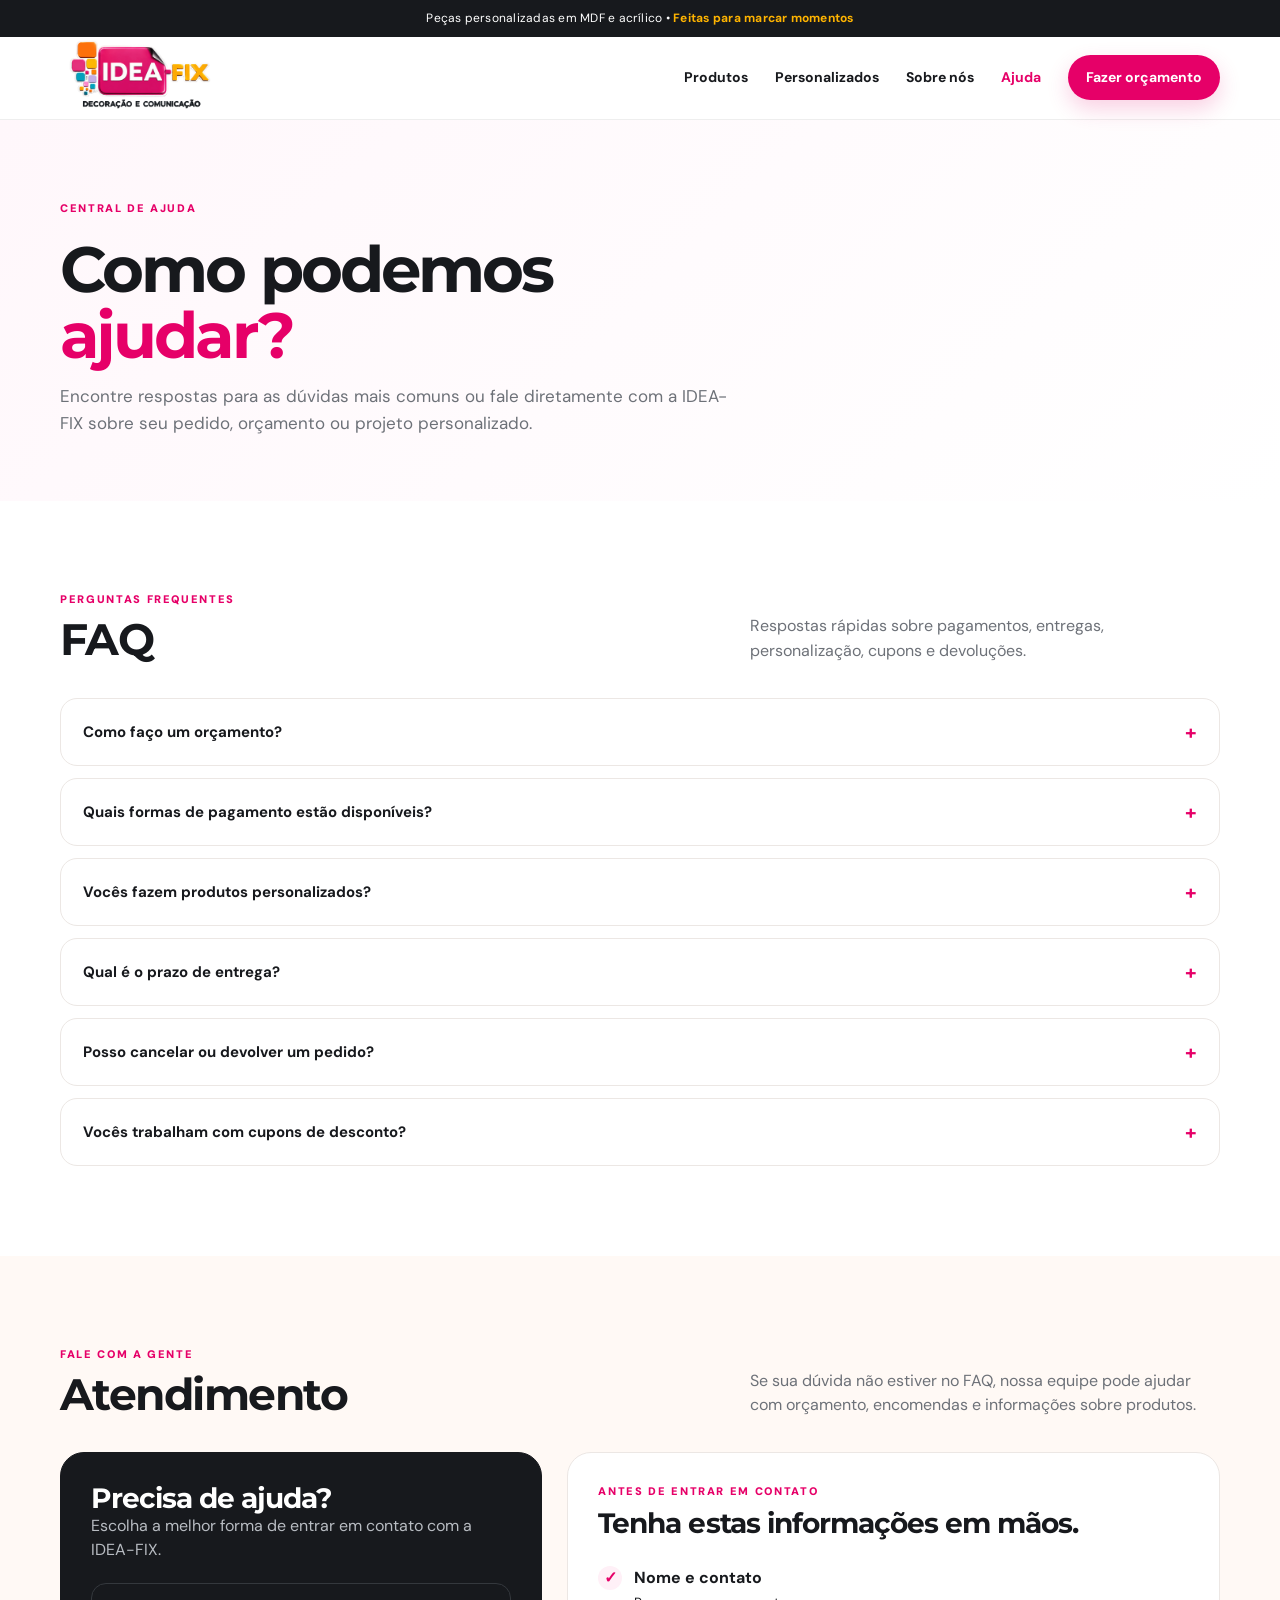
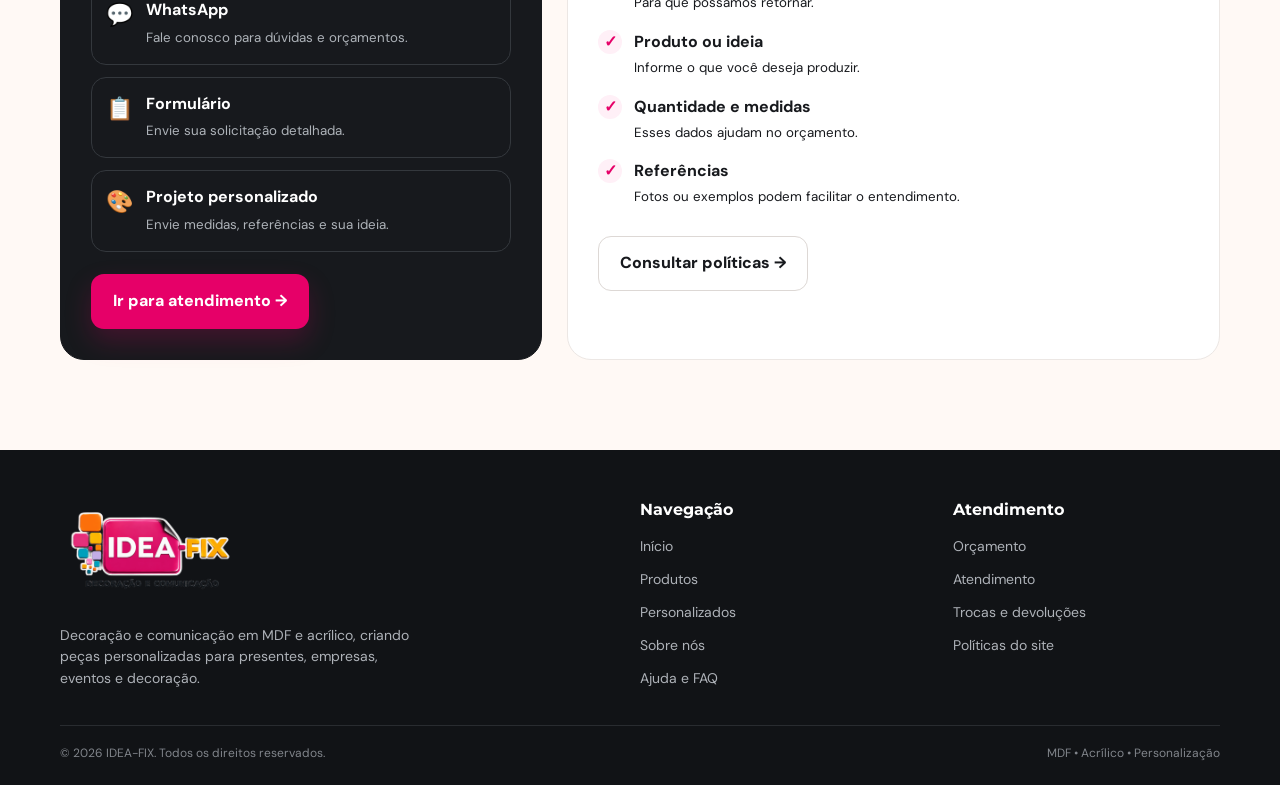
==== ajuda.html @ 298b60c3 "Add files via upload" ====
<!DOCTYPE html>
<html lang="pt-BR">
 <head>
  <meta charset="utf-8"/>
  <meta content="width=device-width,initial-scale=1" name="viewport"/>
  <meta content="IDEA-FIX — produtos personalizados em MDF e acrílico." name="description"/>
  <title>
   Ajuda e Atendimento | IDEA-FIX
  </title>
  <link href="style.css" rel="stylesheet"/>
 </head>
 <body>
  <div class="topbar">
   Peças personalizadas em MDF e acrílico •
   <b>
    Feitas para marcar momentos
   </b>
  </div>
  <header>
   <div class="container nav">
    <a href="index.html">
     <img alt="IDEA-FIX" class="logo" src="assets/logo sem fundo.png"/>
    </a>
    <nav class="menu">
     <a class="" href="produtos.html">
      Produtos
     </a>
     <a class="" href="personalizados.html">
      Personalizados
     </a>
     <a class="" href="sobre.html">
      Sobre nós
     </a>
     <a class="active" href="ajuda.html">
      Ajuda
     </a>
     <a class="nav-btn" href="contato.html">
      Fazer orçamento
     </a>
    </nav>
    <button aria-expanded="false" aria-label="Abrir menu" class="hamb" onclick="toggleMenu(this)" type="button">
     ☰
    </button>
   </div>
  </header>
  <main>
   <section class="page-hero">
    <div class="container">
     <div class="kicker">
      Central de ajuda
     </div>
     <h1>
      Como podemos
      <br/>
      <span>
       ajudar?
      </span>
     </h1>
     <p>
      Encontre respostas para as dúvidas mais comuns ou fale diretamente com a IDEA-FIX sobre seu pedido, orçamento ou projeto personalizado.
     </p>
    </div>
   </section>
   <section>
    <div class="container">
     <div class="section-head">
      <div>
       <div class="kicker">
        Perguntas frequentes
       </div>
       <h2>
        FAQ
       </h2>
      </div>
      <p>
       Respostas rápidas sobre pagamentos, entregas, personalização, cupons e devoluções.
      </p>
     </div>
     <div class="faq-list">
      <div class="faq-item">
       <button class="faq-question">
        Como faço um orçamento?
        <span>
         +
        </span>
       </button>
       <div class="faq-answer">
        Você pode acessar a página de contato, informar o que deseja e enviar os detalhes do projeto. Para peças personalizadas, quanto mais informações e referências você enviar, mais fácil será preparar o orçamento.
       </div>
      </div>
      <div class="faq-item">
       <button class="faq-question">
        Quais formas de pagamento estão disponíveis?
        <span>
         +
        </span>
       </button>
       <div class="faq-answer">
        As formas de pagamento podem variar de acordo com o pedido. As condições disponíveis devem ser confirmadas no momento do orçamento e da compra.
       </div>
      </div>
      <div class="faq-item">
       <button class="faq-question">
        Vocês fazem produtos personalizados?
        <span>
         +
        </span>
       </button>
       <div class="faq-answer">
        Sim. Trabalhamos com personalização de nomes, frases, logotipos, artes, formatos e medidas, conforme a possibilidade de produção de cada projeto.
       </div>
      </div>
      <div class="faq-item">
       <button class="faq-question">
        Qual é o prazo de entrega?
        <span>
         +
        </span>
       </button>
       <div class="faq-answer">
        O prazo depende do produto, quantidade, nível de personalização e local de entrega. O prazo estimado deve ser informado e confirmado no orçamento.
       </div>
      </div>
      <div class="faq-item">
       <button class="faq-question">
        Posso cancelar ou devolver um pedido?
        <span>
         +
        </span>
       </button>
       <div class="faq-answer">
        As condições dependem do tipo de compra e da situação do pedido. Consulte nossa Política de Trocas e Devoluções para conhecer as regras aplicáveis.
       </div>
      </div>
      <div class="faq-item">
       <button class="faq-question">
        Vocês trabalham com cupons de desconto?
        <span>
         +
        </span>
       </button>
       <div class="faq-answer">
        Quando houver campanhas ou cupons, as condições de uso, validade e produtos participantes serão informadas junto à promoção.
       </div>
      </div>
     </div>
    </div>
   </section>
   <section class="cream" id="atendimento">
    <div class="container">
     <div class="section-head">
      <div>
       <div class="kicker">
        Fale com a gente
       </div>
       <h2>
        Atendimento
       </h2>
      </div>
      <p>
       Se sua dúvida não estiver no FAQ, nossa equipe pode ajudar com orçamento, encomendas e informações sobre produtos.
      </p>
     </div>
     <div class="support-grid">
      <div class="support-card dark-card">
       <h2 style="font-size:28px">
        Precisa de ajuda?
       </h2>
       <p>
        Escolha a melhor forma de entrar em contato com a IDEA-FIX.
       </p>
       <div class="support-list">
        <div class="support-option">
         <div class="icon">
          💬
         </div>
         <div>
          <b>
           WhatsApp
          </b>
          <small>
           Fale conosco para dúvidas e orçamentos.
          </small>
         </div>
        </div>
        <div class="support-option">
         <div class="icon">
          📋
         </div>
         <div>
          <b>
           Formulário
          </b>
          <small>
           Envie sua solicitação detalhada.
          </small>
         </div>
        </div>
        <div class="support-option">
         <div class="icon">
          🎨
         </div>
         <div>
          <b>
           Projeto personalizado
          </b>
          <small>
           Envie medidas, referências e sua ideia.
          </small>
         </div>
        </div>
       </div>
       <div class="support-actions">
        <a class="btn primary" href="contato.html">
         Ir para atendimento →
        </a>
       </div>
      </div>
      <div class="support-card">
       <div class="kicker">
        Antes de entrar em contato
       </div>
       <h2 style="font-size:28px">
        Tenha estas informações em mãos.
       </h2>
       <ul class="checks">
        <li>
         <span class="check">
          ✓
         </span>
         <div>
          <b>
           Nome e contato
          </b>
          <br/>
          <small>
           Para que possamos retornar.
          </small>
         </div>
        </li>
        <li>
         <span class="check">
          ✓
         </span>
         <div>
          <b>
           Produto ou ideia
          </b>
          <br/>
          <small>
           Informe o que você deseja produzir.
          </small>
         </div>
        </li>
        <li>
         <span class="check">
          ✓
         </span>
         <div>
          <b>
           Quantidade e medidas
          </b>
          <br/>
          <small>
           Esses dados ajudam no orçamento.
          </small>
         </div>
        </li>
        <li>
         <span class="check">
          ✓
         </span>
         <div>
          <b>
           Referências
          </b>
          <br/>
          <small>
           Fotos ou exemplos podem facilitar o entendimento.
          </small>
         </div>
        </li>
       </ul>
       <a class="btn secondary" href="politicas.html">
        Consultar políticas →
       </a>
      </div>
     </div>
    </div>
   </section>
  </main>
  <script>
   document.querySelectorAll('.faq-question').forEach(function(button){
  button.addEventListener('click',function(){
    const item=button.parentElement;
    document.querySelectorAll('.faq-item').forEach(function(other){
      if(other!==item) other.classList.remove('open');
    });
    item.classList.toggle('open');
  });
});
  </script>
  <footer>
   <div class="container">
    <div class="footer-grid">
     <div>
      <a href="index.html">
       <img alt="IDEA-FIX" class="footer-logo" src="assets/logo sem fundo.png"/>
      </a>
      <p style="margin-top:15px;max-width:350px">
       Decoração e comunicação em MDF e acrílico, criando peças personalizadas para presentes, empresas, eventos e decoração.
      </p>
     </div>
     <div>
      <h4>
       Navegação
      </h4>
      <ul>
       <li>
        <a href="index.html">
         Início
        </a>
       </li>
       <li>
        <a href="produtos.html">
         Produtos
        </a>
       </li>
       <li>
        <a href="personalizados.html">
         Personalizados
        </a>
       </li>
       <li>
        <a href="sobre.html">
         Sobre nós
        </a>
       </li>
       <li>
        <a href="ajuda.html">
         Ajuda e FAQ
        </a>
       </li>
      </ul>
     </div>
     <div>
      <h4>
       Atendimento
      </h4>
      <ul>
       <li>
        <a href="contato.html">
         Orçamento
        </a>
       </li>
       <li>
        <a href="ajuda.html#atendimento">
         Atendimento
        </a>
       </li>
       <li>
        <a href="politicas.html#trocas">
         Trocas e devoluções
        </a>
       </li>
       <li>
        <a href="politicas.html">
         Políticas do site
        </a>
       </li>
      </ul>
     </div>
    </div>
    <div class="footer-bottom">
     <span>
      © 2026 IDEA-FIX. Todos os direitos reservados.
     </span>
     <span>
      MDF • Acrílico • Personalização
     </span>
    </div>
   </div>
  </footer>
  <script>
   function toggleMenu(button){
  const menu=document.querySelector('.menu');
  const open=menu.classList.toggle('mobile-aberto');
  button.setAttribute('aria-expanded', open ? 'true' : 'false');
}
document.addEventListener('click', function(e){
  const menu=document.querySelector('.menu');
  const button=document.querySelector('.hamb');
  if(!menu || !button || !menu.classList.contains('mobile-aberto')) return;
  if(!menu.contains(e.target) && !button.contains(e.target)){
    menu.classList.remove('mobile-aberto');
    button.setAttribute('aria-expanded','false');
  }
});
window.addEventListener('resize', function(){
  if(window.innerWidth > 950){
    const menu=document.querySelector('.menu');
    const button=document.querySelector('.hamb');
    if(menu) menu.classList.remove('mobile-aberto');
    if(button) button.setAttribute('aria-expanded','false');
  }
});
  </script>
 </body>
</html>
---- style.css ----
/* FONTES E VARIÁVEIS */
@import url('https://fonts.googleapis.com/css2?family=DM+Sans:wght@400;500;600;700&family=Montserrat:wght@600;700;800&display=swap');
:root {
    --pink:#e60068;
    --pink2:#ff2d85;
    --orange:#ff8a00;
    --yellow:#ffc400;
    --blue:#008db0;
    --ink:#17191d;
    --muted:#6d7178;
    --cream:#fff9f5;
    --line:#ece7e4;
    --white:#fff;
    --shadow:0 18px 55px rgba(28,22,26,.1)
}

/* RESET E BASE */
* {
    box-sizing:border-box;
    margin:0;
    padding:0
}

html {
    scroll-behavior:smooth
}

body {
    font-family:"DM Sans",sans-serif;
    color:var(--ink);
    line-height:1.55;
    background:#fff
}

a {
    text-decoration:none;
    color:inherit
}

img {
    max-width:100%;
    display:block
}

.container {
    width:min(1160px,calc(100% - 40px));
    margin:auto
}

/* CABEÇALHO E NAVEGAÇÃO */
.topbar {
    background:var(--ink);
    color:#fff;
    text-align:center;
    padding:9px;
    font-size:12px;
    letter-spacing:.02em
}

.topbar b {
    color:#ffb400
}

header {
    position:sticky;
    top:0;
    z-index:50;
    background:rgba(255,255,255,.95);
    backdrop-filter:blur(14px);
    border-bottom:1px solid #eee
}

.nav {
    height:82px;
    display:flex;
    align-items:center;
    justify-content:space-between;
    gap:25px
}

.logo {
    width:155px
}

.menu {
    display:flex;
    align-items:center;
    gap:27px;
    font-size:14px;
    font-weight:700
}

.menu a {
    transition:.2s
}

.menu a:hover,.menu .active {
    color:var(--pink)
}

.nav-btn {
    background:var(--pink);
    color:#fff;
    padding:12px 18px;
    border-radius:999px;
    box-shadow:0 9px 22px #e6006830
}

.nav-btn.active  {
    color: #ffffff !important;
}

.hamb {
    display:none;
    border:0;
    background:none;
    font-size:27px
}

/* HERO / DESTAQUE */
.hero {
    background:radial-gradient(circle at 90% 10%,#ffc40022,transparent 22%),radial-gradient(circle at 10% 80%,#008db018,transparent 24%),linear-gradient(135deg,#fff,#fff7fb);
    overflow:hidden
}

.hero-grid {
    min-height:610px;
    padding:70px 0;
    display:grid;
    grid-template-columns:1.05fr .95fr;
    align-items:center;
    gap:45px
}

.eyebrow {
    display:inline-flex;
    gap:8px;
    align-items:center;
    background:#fff0f7;
    color:var(--pink);
    padding:8px 13px;
    border-radius:999px;
    text-transform:uppercase;
    font-weight:800;
    font-size:11px;
    letter-spacing:.12em
}

.eyebrow i {
    width:7px;
    height:7px;
    background:var(--orange);
    border-radius:50%
}

h1,h2,h3,h4 {
    font-family:Montserrat,sans-serif
}

h1 {
    font-size:clamp(42px,5vw,68px);
    line-height:1.03;
    letter-spacing:-.045em;
    margin-top:20px
}

h1 span {
    color:var(--pink)
}

.lead {
    font-size:18px;
    color:var(--muted);
    max-width:600px;
    margin:22px 0 30px
}

.actions {
    display:flex;
    gap:12px;
    flex-wrap:wrap
}

.btn {
    display:inline-flex;
    align-items:center;
    justify-content:center;
    padding:14px 21px;
    border-radius:13px;
    font-weight:800;
    border:1px solid transparent;
    transition:.2s
}

.btn:hover {
    transform:translateY(-2px)
}

.primary {
    background:var(--pink);
    color:#fff;
    box-shadow:0 12px 27px #e6006835
}

.secondary {
    background:#fff;
    border-color:#ddd8d5
}

.hero-img {
    background:#fff;
    padding:18px;
    border-radius:32px;
    box-shadow:var(--shadow);
    transform:rotate(1.2deg)
}

.hero-img img {
    border-radius:23px;
    width:100%;
    aspect-ratio:1;
    object-fit:cover
}

/*  SEÇÕES E COMPONENTES GERAIS */
section {
    padding:90px 0
}

.section-head {
    display:flex;
    justify-content:space-between;
    align-items:end;
    gap:30px;
    margin-bottom:34px
}

.kicker {
    color:var(--pink);
    font-size:11px;
    text-transform:uppercase;
    font-weight:900;
    letter-spacing:.15em;
    margin-bottom:8px
}

h2 {
    font-size:clamp(30px,4vw,44px);
    line-height:1.08;
    letter-spacing:-.035em
}

.section-head p {
    max-width:470px;
    color:var(--muted)
}

.cards {
    display:grid;
    grid-template-columns:repeat(4,minmax(0,1fr));
    gap:18px;
    align-items:stretch
}

.card {
    border:1px solid var(--line);
    border-radius:22px;
    overflow:hidden;
    background:#fff;
    transition:.25s;
    display:flex;
    flex-direction:column;
    min-width:0;
    height:100%
}

.card:hover {
    transform:translateY(-5px);
    box-shadow:var(--shadow)
}

/* Padronização */
.card-img {
    height:220px;
    flex:0 0 220px;
    background:#f7f3f0;
    display:grid;
    place-items:center;
    padding:14px;
    overflow:hidden
}

.card-img img {
    display:block;
    width:100%;
    height:100%;
    object-fit:contain;
    object-position:center
}

.card-body {
    padding:18px 20px 20px;
    flex:1;
    display:flex;
    flex-direction:column
}

.card-body h3 {
    font-size:18px;
    line-height:1.2;
    margin-bottom:7px
}

.card-body p {
    font-size:14px;
    line-height:1.5;
    color:var(--muted);
    margin:0
}

/* Cards */
.product-list {
    display:grid;
    grid-template-columns:repeat(3,minmax(0,1fr));
    gap:20px;
    align-items:stretch
}

.product-list .card-img {
    height:250px;
    flex-basis:250px
}

/*  BLOCOS DE CONTEÚDO */
.cream {
    background:var(--cream)
}

.split {
    display:grid;
    grid-template-columns:1fr 1fr;
    gap:65px;
    align-items:center
}

.visual {
    background:#f3ece7;
    padding:28px;
    border-radius:30px
}

.visual img {
    width:100%;
    max-height:500px;
    object-fit:contain
}

.checks {
    list-style:none;
    display:grid;
    gap:15px;
    margin:27px 0
}

.checks li {
    display:flex;
    gap:12px
}

.check {
    width:24px;
    height:24px;
    min-width:24px;
    border-radius:50%;
    display:grid;
    place-items:center;
    background:#fff0f7;
    color:var(--pink);
    font-weight:900
}

/* GALERIA E SEÇÕES ESCURAS */
.dark {
    background:var(--ink);
    color:#fff
}

.dark .section-head p {
    color:#b8bcc2
}

.dark .kicker {
    color:#ff9d20
}

.gallery {
    display:grid;
    grid-template-columns:1.15fr .85fr;
    gap:18px
}

.gallery-item {
    position:relative;
    min-height:520px;
    border-radius:26px;
    overflow:hidden;
    background:#25282d
}

.gallery-item.small {
    min-height:251px
}

.gallery-item img {
    width:100%;
    height:100%;
    object-fit:cover
}

.gallery-item .overlay {
    position:absolute;
    left:0;
    right:0;
    bottom:0;
    padding:45px 25px 22px;
    background:linear-gradient(transparent,#000c);
}

.overlay h3 {
    font-size:24px
}

.overlay p {
    color:#ddd;
    font-size:14px
}

.stack {
    display:grid;
    gap:18px
}

/* ETAPAS E BANNER */
.steps {
    display:grid;
    grid-template-columns:repeat(3,1fr);
    gap:18px
}

.step {
    border:1px solid var(--line);
    padding:28px;
    border-radius:22px
}

.num {
    font:800 38px Montserrat;
    color:var(--pink);
    margin-bottom:12px
}

.step p {
    color:var(--muted);
    font-size:14px;
    margin-top:7px
}

.banner {
    background:linear-gradient(115deg,var(--pink),#f50077 50%,var(--orange));
    color:#fff;
    border-radius:30px;
    padding:55px;
    display:flex;
    align-items:center;
    justify-content:space-between;
    gap:30px
}

.banner p {
    color:#ffedf6;
    margin-top:8px
}

.banner .btn {
    background:#fff;
    color:var(--ink)
}

/* PÁGINAS INTERNAS */
.page-hero {
    padding:80px 0 65px;
    background:linear-gradient(135deg,#fff7fb,#fff)
}

.page-hero p {
    max-width:680px;
    color:var(--muted);
    font-size:17px;
    margin-top:15px
}

/* PRODUTOS E SOBRE */

.about-grid {
    display:grid;
    grid-template-columns:.8fr 1.2fr;
    gap:60px;
    align-items:center
}

.about-logo {
    background:#fff;
    border:1px solid var(--line);
    border-radius:28px;
    padding:35px;
    box-shadow:var(--shadow)
}

.values {
    display:grid;
    grid-template-columns:repeat(2,1fr);
    gap:14px;
    margin-top:25px
}

.value {
    padding:18px;
    border-radius:17px;
    background:#fff7fa;
    border:1px solid #f5dce8
}

.value h3 {
    font-size:16px
}

.value p {
    font-size:13px;
    color:var(--muted);
    margin-top:4px
}

/* CONTATO E FORMULÁRIOS */
.contact-grid {
    display:grid;
    grid-template-columns:.9fr 1.1fr;
    gap:30px
}

.contact-box {
    background:var(--ink);
    color:#fff;
    border-radius:27px;
    padding:35px
}

.contact-box p {
    color:#b9bdc3;
    margin-top:8px
}

.contact-info {
    display:grid;
    gap:14px;
    margin-top:25px
}

.info {
    padding:15px;
    border:1px solid #34383d;
    border-radius:15px
}

.info small {
    color:#aeb3b9;
    display:block
}

.info a {
    color: inherit;
    text-decoration: underline;
}

.info a:hover {
    color: var(--pink);
}

.form {
    border:1px solid var(--line);
    border-radius:27px;
    padding:35px
}

.form-grid {
    display:grid;
    grid-template-columns:1fr 1fr;
    gap:14px
}

.field {
    display:grid;
    gap:6px;
    margin-bottom:14px
}

.field.full {
    grid-column:1/-1
}

.field label {
    font-size:13px;
    font-weight:800
}

.field input,.field textarea,.field select {
    width:100%;
    border:1px solid #ddd7d4;
    border-radius:12px;
    padding:13px 14px;
    font:inherit;
    outline:none
}

.field textarea {
    min-height:125px;
    resize:vertical
}

.field input:focus,.field textarea:focus,.field select:focus {
    border-color:var(--pink);
    box-shadow:0 0 0 3px #e6006812
}

/* RODAPÉ */
footer {
    background:#111316;
    color:#fff;
    padding:48px 0 22px
}

.footer-grid {
    display:grid;
    grid-template-columns:1.4fr .7fr .7fr;
    gap:45px
}

.footer-logo {
    width:175px;
}

footer p,footer a {
    color:#aeb2b8;
    font-size:14px
}

footer h4 {
    margin-bottom:12px
}

footer ul {
    list-style:none;
    display:grid;
    gap:8px
}

.footer-bottom {
    border-top:1px solid #292c30;
    margin-top:35px;
    padding-top:18px;
    color:#81858b;
    font-size:12px;
    display:flex;
    justify-content:space-between
}

/* RESPONSIVIDADE — TABLET / MOBILE */
@media(max-width:950px) {
    .menu {
        display:none
    }
    .hamb {
        display:block
    }
    .hero-grid,.split,.about-grid,.contact-grid {
        grid-template-columns:1fr
    }
    .hero-grid {
        padding:50px 0
    }
    .cards {
        grid-template-columns:repeat(2,1fr)
    }
    .gallery {
        grid-template-columns:1fr
    }
    .product-list {
        grid-template-columns:repeat(2,1fr)
    }
    .footer-grid {
        grid-template-columns:1fr 1fr
    }
    .banner {
        align-items:flex-start;
        flex-direction:column
    }
}

/* RESPONSIVIDADE — CELULAR */
@media(max-width:600px) {
    .container {
        width:calc(100% - 28px)
    }
    section {
        padding:65px 0
    }

    .cards,
    .product-list {
        gap:16px;
    }

    .card {
        border-radius:20px;
    }

    .card-body {
        padding:17px 18px 19px;
    }

    .card-body h3 {
        font-size:17px;
    }

    .nav {
        height:70px
    }
    .logo {
        width:130px
    }
    .cards,.steps,.product-list,.values,.form-grid,.footer-grid {
        grid-template-columns:1fr
    }
    .section-head {
        display:block
    }
    .section-head p {
        margin-top:12px
    }
    .gallery-item,.gallery-item.small {
        min-height:350px
    }
    .banner {
        padding:35px 25px
    }
    .hero-img {
        max-width:620px;
        margin:auto
    }
    .topbar {
        display:none
    }
}

/* AJUSTES DO MENU MOBILE */
@media (max-width: 950px)  {
    header  {
        position: sticky;
    }
    .nav  {
        position: relative;
    }
    .hamb  {
        display: block;
        cursor: pointer;
        padding: 8px;
        color: var(--ink);
    }
    .menu.mobile-aberto  {
        display: flex;
        position: absolute;
        top: calc(100% + 1px);
        left: 0;
        right: 0;
        flex-direction: column;
        align-items: stretch;
        gap: 0;
        padding: 10px;
        background: #fff;
        border: 1px solid var(--line);
        border-top: 0;
        border-radius: 0 0 18px 18px;
        box-shadow: 0 15px 30px rgba(0,0,0,.12);
    }
    .menu.mobile-aberto a  {
        padding: 13px 14px;
        border-radius: 10px;
    }
    .menu.mobile-aberto a:hover  {
        background: var(--cream);
    }
    .menu.mobile-aberto .nav-btn  {
        text-align: center;
        color: #fff;
        margin-top: 4px;
    }
}

/* PLACEHOLDER DE PRODUTO */
.product-placeholder {
    height:250px;
    min-height:250px;
    flex-basis:250px;
    color:var(--muted);
    font-weight:800;
    text-align:center;
    padding:25px;
}

/* AJUSTES FINAIS DE RESPONSIVIDADE */
@media (max-width: 600px)  {
    .container  {
        width: calc(100% - 28px);
    }
    .actions  {
        flex-direction: column;
    }
    .actions .btn  {
        width: 100%;
    }
    .btn  {
        min-height: 48px;
    }
    .card-img {
        height:210px;
        flex-basis:210px;
    }
    .product-list .card-img,
    .product-placeholder {
        height:210px;
        min-height:210px;
        flex-basis:210px;
    }
    .form  {
        padding: 24px 18px;
    }
    .field input, .field textarea, .field select  {
        font-size: 16px;
    }
    .contact-box  {
        padding: 25px 20px;
    }
    .footer-bottom  {
        flex-direction: column;
        gap: 8px;
    }
}

/* POLÍTICAS E APOIO AO CLIENTE */
/* Páginas de políticas e apoio */
.policy-layout {
    display:grid;
    grid-template-columns:260px 1fr;
    gap:35px;
    align-items:start
}

.policy-nav {
    position:sticky;
    top:105px;
    border:1px solid var(--line);
    border-radius:22px;
    padding:20px;
    background:#fff
}

.policy-nav h3 {
    font-size:16px;
    margin-bottom:12px
}

.policy-nav a {
    display:block;
    padding:10px 12px;
    border-radius:10px;
    font-size:13px;
    font-weight:700;
    color:var(--muted)
}

.policy-nav a:hover {
    background:#fff0f7;
    color:var(--pink)
}

.policy-content {
    display:grid;
    gap:18px
}

.policy-card {
    border:1px solid var(--line);
    border-radius:22px;
    padding:30px;
    background:#fff
}

.policy-card h2 {
    font-size:28px;
    margin-bottom:10px
}

.policy-card h3 {
    font-size:17px;
    margin:22px 0 7px
}

.policy-card p,.policy-card li {
    color:var(--muted);
    font-size:14px
}

.policy-card ul {
    padding-left:20px;
    display:grid;
    gap:7px;
    margin-top:8px
}

.policy-note {
    background:#fff7fa;
    border:1px solid #f5dce8;
    border-radius:15px;
    padding:15px;
    margin-top:18px;
    font-size:13px;
    color:var(--ink)
}

.last-update {
    font-size:12px;
    color:var(--muted);
    margin-top:10px
}

.faq-list {
    display:grid;
    gap:12px
}

.faq-item {
    border:1px solid var(--line);
    border-radius:17px;
    background:#fff;
    overflow:hidden
}

.faq-question {
    width:100%;
    border:0;
    background:none;
    padding:20px 22px;
    text-align:left;
    font:700 15px "DM Sans",sans-serif;
    display:flex;
    justify-content:space-between;
    align-items:center;
    cursor:pointer;
    color:var(--ink)
}

.faq-question span {
    font-size:20px;
    color:var(--pink);
    transition:.2s
}

.faq-answer {
    display:none;
    padding:0 22px 20px;
    color:var(--muted);
    font-size:14px
}

.faq-item.open .faq-answer {
    display:block
}

.faq-item.open .faq-question span {
    transform:rotate(45deg)
}

.support-grid {
    display:grid;
    grid-template-columns:.85fr 1.15fr;
    gap:25px
}

.support-card {
    border:1px solid var(--line);
    border-radius:24px;
    padding:30px;
    background:#fff
}

.support-card.dark-card {
    background:var(--ink);
    color:#fff;
    border-color:var(--ink)
}

.support-card.dark-card p {
    color:#b8bcc2
}

.support-list {
    display:grid;
    gap:12px;
    margin-top:20px
}

.support-option {
    display:flex;
    gap:13px;
    align-items:flex-start;
    padding:14px;
    border:1px solid #34383d;
    border-radius:15px
}

.support-option .icon {
    font-size:22px
}

.support-option b {
    display:block;
    margin-bottom:2px
}

.support-option small {
    color:#aeb3b9
}

.support-actions {
    display:flex;
    gap:10px;
    flex-wrap:wrap;
    margin-top:22px
}

@media(max-width:950px) {
    .policy-layout,.support-grid {
        grid-template-columns:1fr
    }
    .policy-nav {
        position:static
    }
    .policy-nav a {
        display:inline-block;
        margin:2px
    }
    .policy-nav h3 {
        margin-bottom:7px
    }
}
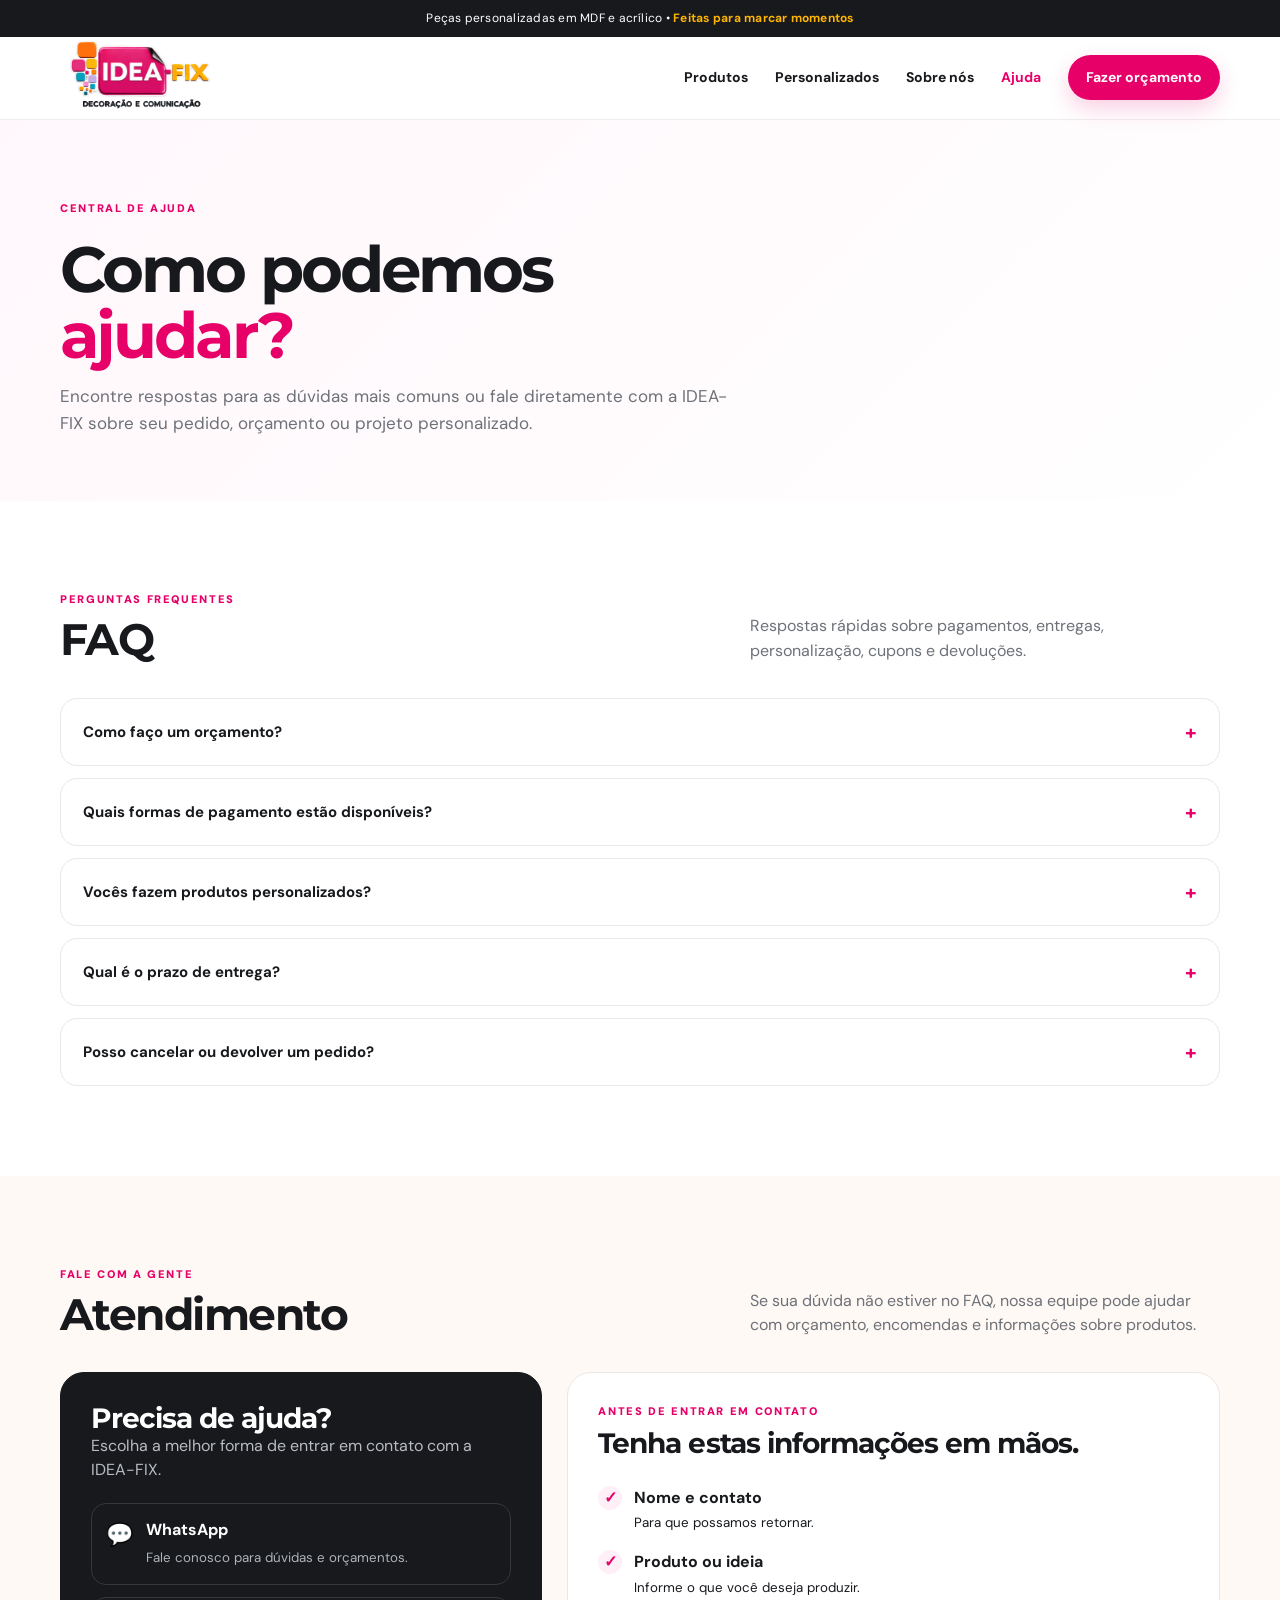
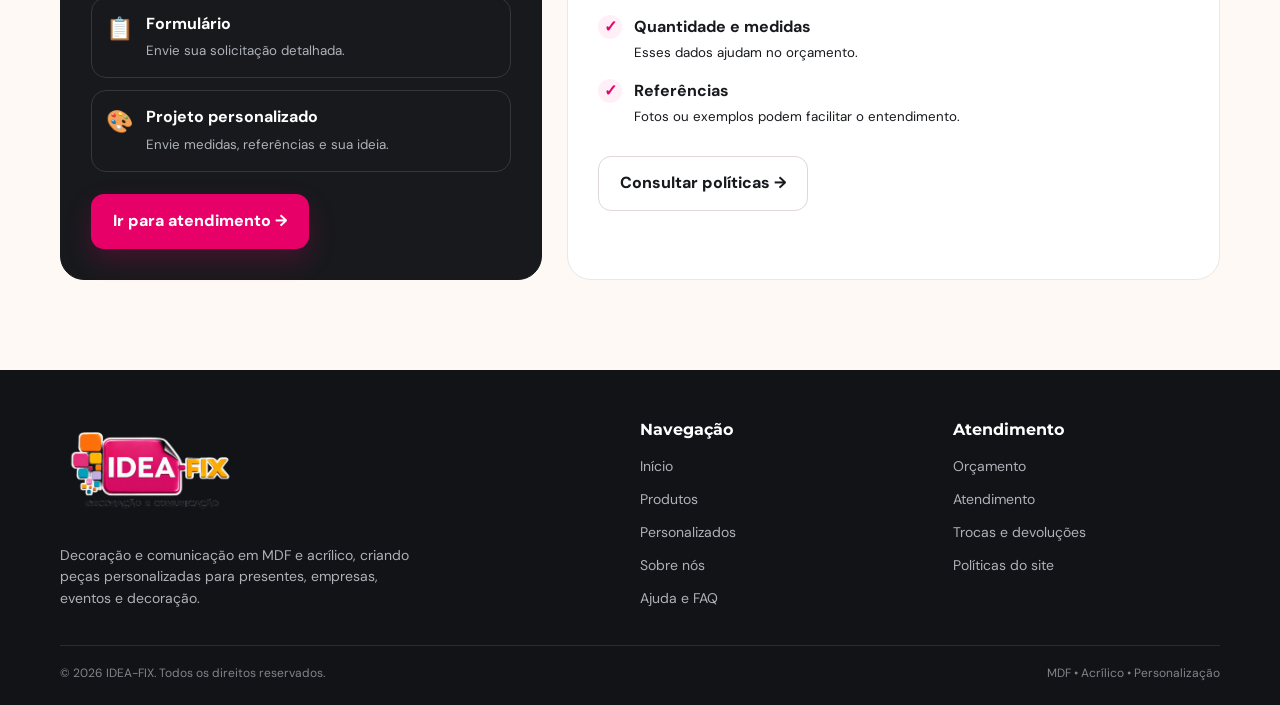
==== commit c4450a39: "Add files via upload" ====
--- a/ajuda.html
+++ b/ajuda.html
@@ -7,6 +7,7 @@
   <title>
    Ajuda e Atendimento | IDEA-FIX
   </title>
+  <link rel="icon" type="image/png" href="assets/logo sem fundo.png"/>
   <link href="style.css" rel="stylesheet"/>
  </head>
  <body>
@@ -132,11 +133,6 @@
         As condições dependem do tipo de compra e da situação do pedido. Consulte nossa Política de Trocas e Devoluções para conhecer as regras aplicáveis.
        </div>
       </div>
-      <div class="faq-item">
-       <button class="faq-question">
-        Vocês trabalham com cupons de desconto?
-        <span>
-         +
         </span>
        </button>
        <div class="faq-answer">
